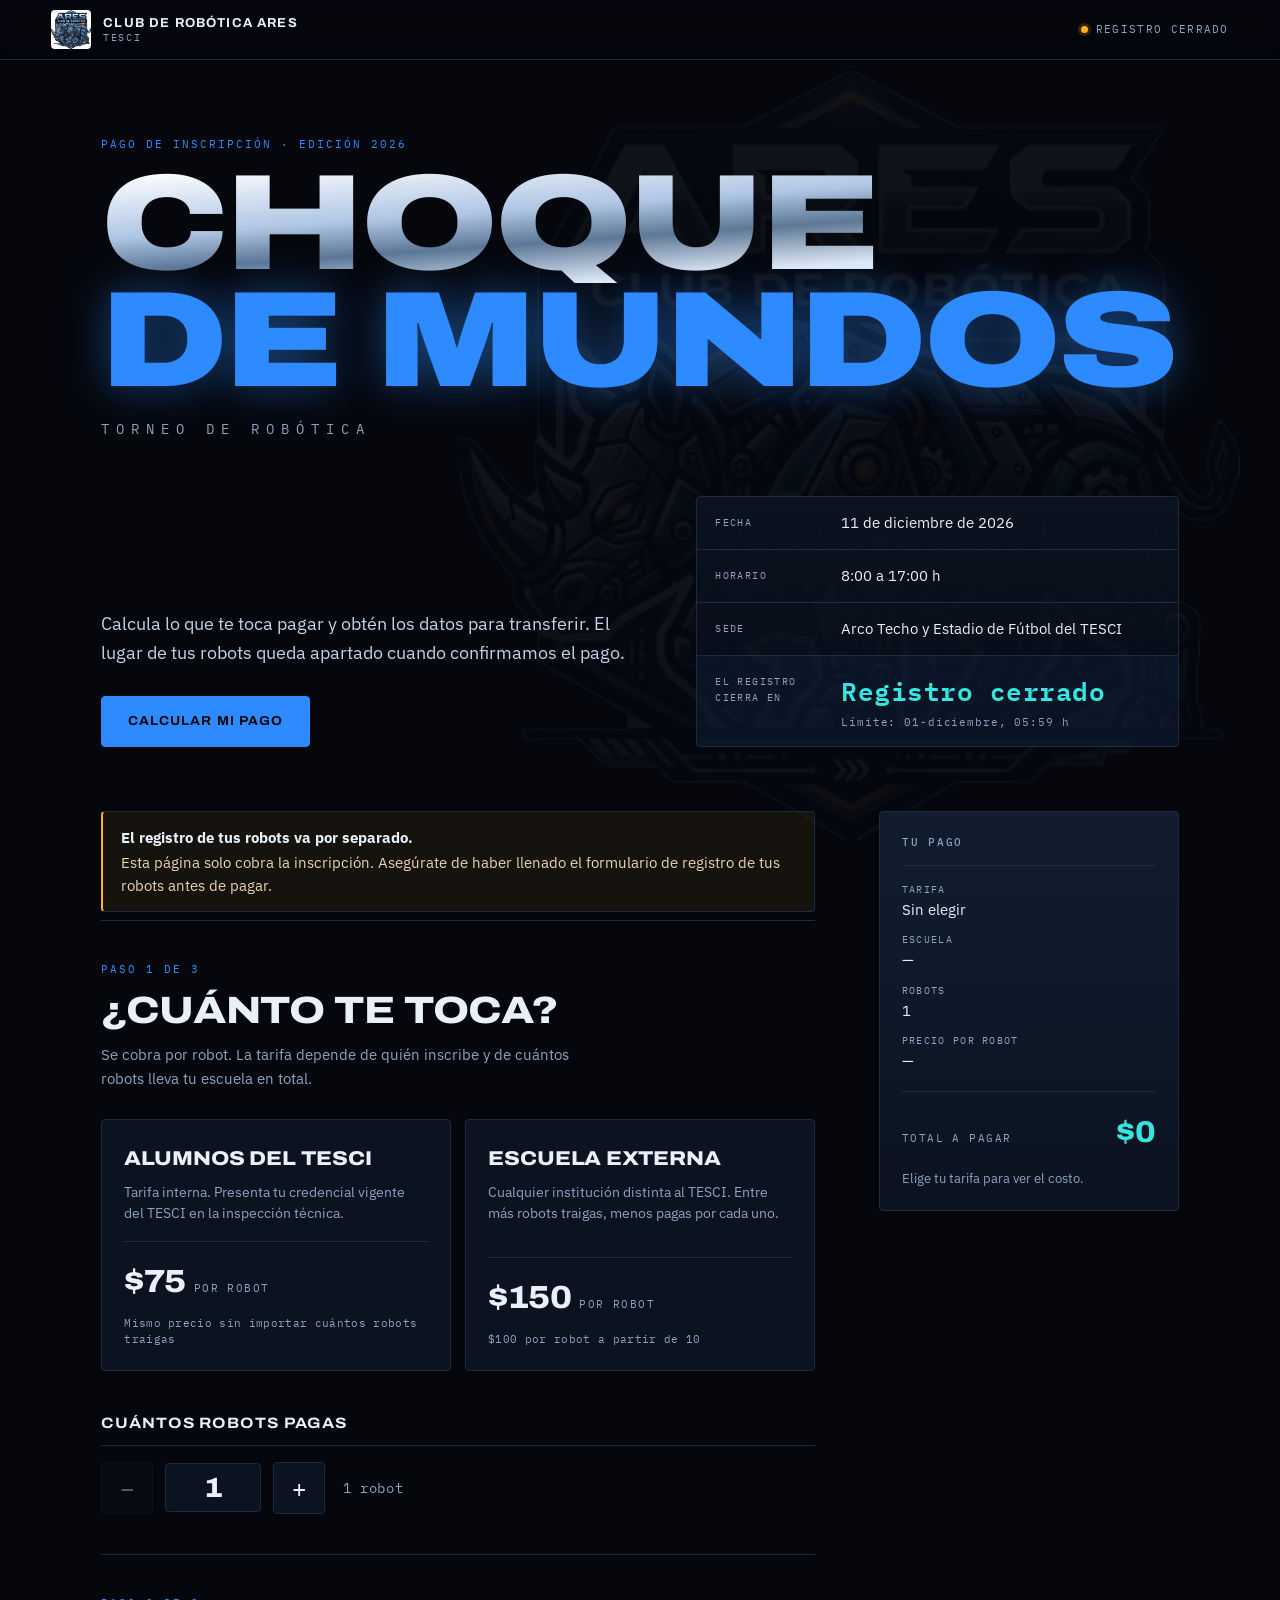
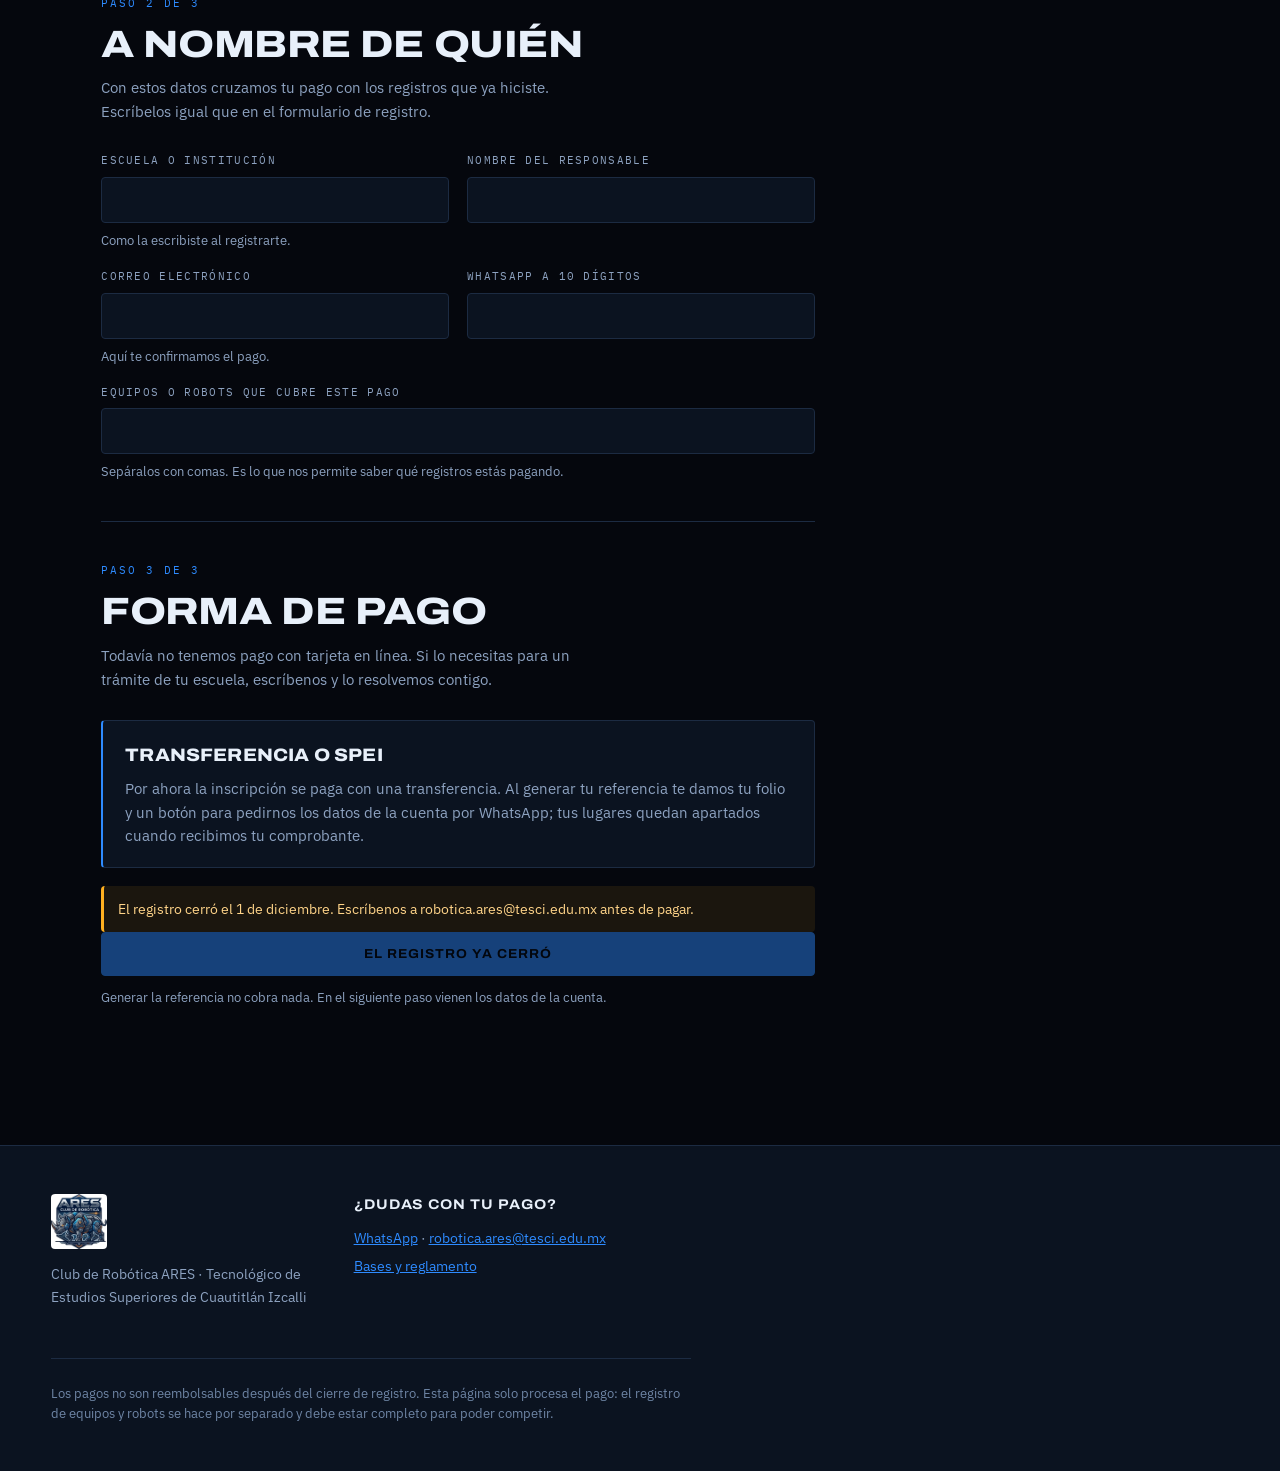
==== index.html @ 235f6c6c "Página de pago del torneo Choque de Mundos Cobro de inscripciones del Club de Robótica ARES (TESCI)." ====
<!DOCTYPE html>
<html lang="es-MX">
<head>
<meta charset="utf-8">
<meta name="viewport" content="width=device-width, initial-scale=1">
<title>Pago de inscripción · Choque de Mundos — Club de Robótica ARES</title>
<meta name="description" content="Paga la inscripción al torneo de robótica Choque de Mundos del Club ARES, TESCI. 11 de diciembre de 2026.">
<meta name="theme-color" content="#05070D">
<link rel="icon" href="img/logo-ares.jpeg">
<link rel="preconnect" href="https://fonts.googleapis.com">
<link rel="preconnect" href="https://fonts.gstatic.com" crossorigin>
<link rel="stylesheet" href="https://fonts.googleapis.com/css2?family=Archivo:wdth,wght@62..125,100..900&family=IBM+Plex+Mono:wght@400;500;600&family=IBM+Plex+Sans:wght@400;500;600&display=swap">
<link rel="stylesheet" href="css/estilos.css">
</head>
<body>

<div class="marca-fondo" aria-hidden="true"></div>

<a class="saltar" href="#pago">Saltar al formulario de pago</a>

<header class="barra">
  <div class="barra__marca">
    <img src="img/logo-ares.jpeg" alt="" width="40" height="40">
    <span class="barra__club">Club de Robótica ARES<em>TESCI</em></span>
  </div>
  <div class="barra__estado" id="barra-estado" hidden>
    <span class="punto" aria-hidden="true"></span>
    <span id="barra-estado-texto">Registro abierto</span>
  </div>
</header>

<main>

  <!-- ░░ PORTADA ░░ -->
  <section class="portada">
    <div class="portada__texto">
      <p class="epigrafe">Pago de inscripción · Edición 2026</p>
      <h1 class="titulo">
        <span class="titulo__l1">Choque</span>
        <span class="titulo__l2">de Mundos</span>
      </h1>
      <p class="portada__pie">Torneo de Robótica</p>
    </div>

    <div class="portada__base">
      <div class="portada__llamado">
        <p class="entrada">
          Calcula lo que te toca pagar y obtén los datos para transferir.
          El lugar de tus robots queda apartado cuando confirmamos el pago.
        </p>
        <a class="boton boton--primario" href="#pago">Calcular mi pago</a>
      </div>

      <dl class="ficha-evento">
        <div class="ficha-evento__fila">
          <dt>Fecha</dt><dd id="dato-fecha"></dd>
        </div>
        <div class="ficha-evento__fila">
          <dt>Horario</dt><dd id="dato-horario"></dd>
        </div>
        <div class="ficha-evento__fila">
          <dt>Sede</dt><dd id="dato-sede"></dd>
        </div>
        <div class="ficha-evento__fila ficha-evento__fila--reloj">
          <dt>El registro cierra en</dt>
          <dd><span class="reloj" id="reloj" role="timer" aria-live="off">—</span>
              <span class="reloj__limite" id="reloj-limite"></span></dd>
        </div>
      </dl>
    </div>
  </section>

  <!-- ░░ PAGO ░░ -->
  <div class="lienzo" id="pago">

    <form class="formulario" id="formulario" novalidate>

      <p class="recordatorio" id="recordatorio-registro">
        <strong>El registro de tus robots va por separado.</strong>
        <span id="recordatorio-texto"></span>
      </p>

      <!-- PASO 1 -->
      <section class="paso" id="paso-monto">
        <header class="paso__encabezado">
          <p class="epigrafe">Paso 1 de 3</p>
          <h2 class="paso__titulo">¿Cuánto te toca?</h2>
          <p class="paso__nota">
            Se cobra por robot. La tarifa depende de quién inscribe y de
            cuántos robots lleva tu escuela en total.
          </p>
        </header>

        <fieldset class="tarifas" id="tarifas">
          <legend class="oculto">Tarifa que te corresponde</legend>
          <!-- Las tarjetas se construyen desde js/config.js -->
        </fieldset>
        <p class="error" id="error-tarifa" hidden></p>

        <h3 class="subtitulo">Cuántos robots pagas</h3>
        <div class="contador">
          <button class="contador__boton" type="button" id="menos" aria-label="Quitar un robot">−</button>
          <input class="contador__campo" id="robots" type="number" inputmode="numeric"
                 min="1" value="1" aria-label="Número de robots que vas a pagar">
          <button class="contador__boton" type="button" id="mas" aria-label="Agregar un robot">+</button>
          <p class="contador__cuenta" id="cuenta"></p>
        </div>

        <p class="pista" id="pista-volumen" hidden></p>
        <p class="error" id="error-robots" hidden></p>
      </section>

      <!-- PASO 2 -->
      <section class="paso" id="paso-quien">
        <header class="paso__encabezado">
          <p class="epigrafe">Paso 2 de 3</p>
          <h2 class="paso__titulo">A nombre de quién</h2>
          <p class="paso__nota">
            Con estos datos cruzamos tu pago con los registros que ya hiciste.
            Escríbelos igual que en el formulario de registro.
          </p>
        </header>

        <div class="campos">
          <p class="campo">
            <label for="institucion">Escuela o institución</label>
            <input id="institucion" name="institucion" type="text" maxlength="80" autocomplete="organization" required>
            <span class="campo__ayuda" id="ayuda-institucion">Como la escribiste al registrarte.</span>
          </p>
          <p class="campo">
            <label for="responsable">Nombre del responsable</label>
            <input id="responsable" name="responsable" type="text" maxlength="60" autocomplete="name" required>
          </p>
          <p class="campo">
            <label for="correo">Correo electrónico</label>
            <input id="correo" name="correo" type="email" autocomplete="email" required>
            <span class="campo__ayuda">Aquí te confirmamos el pago.</span>
          </p>
          <p class="campo">
            <label for="telefono">WhatsApp a 10 dígitos</label>
            <input id="telefono" name="telefono" type="tel" inputmode="numeric" maxlength="10" autocomplete="tel-national" required>
          </p>
        </div>

        <p class="campo campo--ancho">
          <label for="equipos">Equipos o robots que cubre este pago</label>
          <input id="equipos" name="equipos" type="text" maxlength="200" autocomplete="off">
          <span class="campo__ayuda">
            Sepáralos con comas. Es lo que nos permite saber qué registros estás pagando.
          </span>
        </p>
      </section>

      <!-- PASO 3 -->
      <section class="paso" id="paso-forma">
        <header class="paso__encabezado">
          <p class="epigrafe">Paso 3 de 3</p>
          <h2 class="paso__titulo">Forma de pago</h2>
          <p class="paso__nota" id="nota-pago">
            Las dos opciones apartan tus lugares. La pasarela lo confirma al instante;
            la transferencia, cuando recibimos tu comprobante.
          </p>
        </header>

        <fieldset class="metodos" id="metodos">
          <legend class="oculto">Forma de pago</legend>

          <label class="metodo" for="metodo-pasarela">
            <input type="radio" name="metodo" id="metodo-pasarela" value="pasarela" checked>
            <span class="metodo__cuerpo">
              <span class="metodo__nombre">Pagar en línea</span>
              <span class="metodo__detalle" id="metodo-pasarela-detalle"></span>
              <span class="etiqueta etiqueta--viva">Confirmación inmediata</span>
            </span>
          </label>

          <label class="metodo" for="metodo-transferencia">
            <input type="radio" name="metodo" id="metodo-transferencia" value="transferencia">
            <span class="metodo__cuerpo">
              <span class="metodo__nombre">Transferencia o SPEI</span>
              <span class="metodo__detalle" id="metodo-transferencia-detalle"></span>
              <span class="etiqueta">Envías tu comprobante</span>
            </span>
          </label>
        </fieldset>

        <div class="pago-unico" id="pago-unico" hidden>
          <h3 class="pago-unico__titulo">Transferencia o SPEI</h3>
          <p class="pago-unico__texto" id="pago-unico-texto"></p>
        </div>

        <p class="aviso" id="aviso-metodo" hidden></p>
        <p class="error" id="error-formulario" hidden></p>

        <button class="boton boton--primario boton--ancho" type="submit" id="enviar">
          Generar mi referencia de pago
        </button>
        <p class="letra-chica">
          Generar la referencia no cobra nada. En el siguiente paso vienen los datos de la cuenta.
        </p>
      </section>
    </form>

    <!-- RESUMEN -->
    <aside class="resumen" id="resumen" aria-label="Resumen de tu pago">
      <h2 class="resumen__titulo">Tu pago</h2>
      <dl class="resumen__lista">
        <div class="resumen__fila"><dt>Tarifa</dt><dd id="r-tarifa">Sin elegir</dd></div>
        <div class="resumen__fila"><dt>Escuela</dt><dd id="r-escuela">—</dd></div>
        <div class="resumen__fila"><dt>Robots</dt><dd id="r-robots">1</dd></div>
        <div class="resumen__fila"><dt>Precio por robot</dt><dd id="r-unitario">—</dd></div>
      </dl>
      <p class="resumen__total">
        <span>Total a pagar</span>
        <strong id="r-total">$0</strong>
      </p>
      <p class="resumen__nota" id="r-nota">Elige tu tarifa para ver el costo.</p>
    </aside>
  </div>

  <!-- ░░ FICHA DE PAGO ░░ -->
  <section class="ficha" id="ficha" hidden tabindex="-1">
    <header class="ficha__encabezado">
      <p class="epigrafe">Referencia generada</p>
      <h2 class="ficha__titulo">Folio <span id="f-folio"></span></h2>
      <p class="ficha__nota" id="f-intro"></p>
      <p class="aviso" id="ficha__encabezado-estado" hidden>
        Folio provisional: no quedó registrado en el sistema. Mándanos tu
        comprobante por WhatsApp para que podamos confirmarte.
      </p>
    </header>

    <dl class="ficha__datos" id="f-datos"></dl>

    <!-- Ruta: pasarela -->
    <div class="ruta" id="ruta-pasarela" hidden>
      <h3 class="ruta__titulo">Paga en línea</h3>
      <p class="ruta__texto" id="ruta-pasarela-texto"></p>
      <a class="boton boton--primario boton--ancho" id="boton-pasarela" href="#" target="_blank" rel="noopener">
        Ir a la pasarela de pago
      </a>
      <p class="aviso" id="aviso-sin-liga" hidden>
        Tu total todavía no tiene liga de pago en línea.
        Usa la transferencia de abajo o escríbenos y te la mandamos.
      </p>
      <ol class="instrucciones" id="instrucciones-pasarela">
        <li>La liga ya trae tu monto exacto: <strong id="pasarela-total"></strong>. No tienes que escribir nada.</li>
        <li>Paga con tarjeta, SPEI o en efectivo en OXXO.</li>
        <li>Mándanos el comprobante con tu folio <strong id="pasarela-folio"></strong> por WhatsApp. Sin eso no podemos saber qué pago es tuyo.</li>
        <li>Te confirmamos dentro de las siguientes 24 horas.</li>
      </ol>
    </div>

    <!-- Ruta: transferencia -->
    <div class="ruta" id="ruta-transferencia" hidden>
      <h3 class="ruta__titulo" id="transferencia-titulo">Transfiere a esta cuenta</h3>

      <div class="pedir-datos" id="pedir-datos" hidden>
        <p class="pedir-datos__texto">
          Por seguridad no publicamos la cuenta en esta página. Pídenosla por
          WhatsApp con el botón de abajo: tu folio y tu monto ya van en el
          mensaje, y te contestamos con los datos para transferir.
        </p>
        <a class="boton boton--primario" id="pedir-datos-boton" href="#" target="_blank" rel="noopener">
          Pedir los datos por WhatsApp
        </a>
      </div>

      <dl class="banco" id="banco"></dl>
      <ol class="instrucciones">
        <li>Transfiere el monto exacto: <strong id="transferencia-monto"></strong>.</li>
        <li>Usa <strong id="transferencia-folio"></strong> como concepto o referencia.</li>
        <li>Envíanos el comprobante por WhatsApp o correo. Tienes <strong id="transferencia-plazo"></strong> antes de que los lugares se liberen.</li>
      </ol>
    </div>

    <div class="ficha__acciones">
      <a class="boton boton--primario" id="enviar-whatsapp" href="#" target="_blank" rel="noopener">Enviar comprobante por WhatsApp</a>
      <a class="boton boton--fantasma" id="enviar-correo" href="#">Enviarlo por correo</a>
      <button class="boton boton--fantasma" type="button" id="descargar-ficha">Descargar ficha</button>
      <button class="boton boton--texto" type="button" id="volver">Corregir mis datos</button>
    </div>
  </section>

</main>

<footer class="pie">
  <div class="pie__bloque">
    <img src="img/logo-ares.jpeg" alt="Club de Robótica ARES" width="56" height="56">
    <p id="pie-institucion"></p>
  </div>
  <div class="pie__bloque">
    <h2 class="pie__titulo">¿Dudas con tu pago?</h2>
    <p><a id="pie-whatsapp" href="#">WhatsApp</a> · <a id="pie-correo" href="#">Correo</a></p>
    <p><a id="pie-reglamento" href="#" target="_blank" rel="noopener">Bases y reglamento</a></p>
  </div>
  <p class="pie__legal">
    Los pagos no son reembolsables después del cierre de registro.
    Esta página solo procesa el pago: el registro de equipos y robots se hace
    por separado y debe estar completo para poder competir.
  </p>
</footer>

<script src="js/config.js"></script>
<script src="js/app.js"></script>
</body>
</html>
---- css/estilos.css ----
/* ============================================================
   Choque de Mundos — hoja de estilos
   Paleta tomada de la convocatoria: azul de arco eléctrico y
   cian de LED sobre el negro mate del tapete de la arena.
   ============================================================ */

:root {
  /* color */
  --negro:        #05070D;
  --panel:        #0B1320;
  --panel-alto:   #111D2F;
  --linea:        #1C2B42;
  --linea-viva:   #294A70;
  --azul:         #2E8BFF;
  --azul-hondo:   #0A3570;
  --cian:         #35E6E0;
  --ambar:        #FFB020;
  --niebla:       #8DA2C0;
  --hueso:        #E8F0FA;

  /* tipografía */
  --display: 'Archivo', 'Arial Narrow', system-ui, sans-serif;
  --cuerpo:  'IBM Plex Sans', system-ui, -apple-system, sans-serif;
  --mono:    'IBM Plex Mono', 'SFMono-Regular', Consolas, monospace;

  /* métrica */
  --ancho:   1180px;
  --radio:   4px;
  --borde:   1px solid var(--linea);
}

* { box-sizing: border-box; }

/* algunos bloques declaran display:flex; el atributo hidden debe ganar */
[hidden] { display: none !important; }

html { scroll-behavior: smooth; }

body {
  margin: 0;
  background: var(--negro);
  color: var(--hueso);
  font-family: var(--cuerpo);
  font-size: 16px;
  line-height: 1.6;
  -webkit-font-smoothing: antialiased;
}

img { max-width: 100%; height: auto; display: block; }

a { color: var(--azul); }
a:hover { color: var(--cian); }

:focus-visible {
  outline: 2px solid var(--cian);
  outline-offset: 3px;
}

.oculto {
  position: absolute; width: 1px; height: 1px;
  padding: 0; margin: -1px; overflow: hidden;
  clip-path: inset(50%); white-space: nowrap;
}

.saltar {
  position: absolute; left: -9999px; top: 8px;
  background: var(--azul); color: #fff;
  padding: 10px 16px; z-index: 100; border-radius: var(--radio);
}
.saltar:focus { left: 8px; }

/* ── tipografía base ───────────────────────────────────────── */

.epigrafe {
  font-family: var(--mono);
  font-size: 11px;
  letter-spacing: .18em;
  text-transform: uppercase;
  color: var(--azul);
  margin: 0 0 12px;
}

.subtitulo {
  font-family: var(--display);
  font-variation-settings: 'wdth' 112, 'wght' 700;
  font-size: 15px;
  letter-spacing: .06em;
  text-transform: uppercase;
  color: var(--hueso);
  margin: 40px 0 16px;
  padding-bottom: 10px;
  border-bottom: var(--borde);
  display: flex;
  justify-content: space-between;
  align-items: baseline;
  gap: 12px;
}

.subtitulo__conteo {
  font-family: var(--mono);
  font-size: 11px;
  font-weight: 400;
  letter-spacing: .08em;
  color: var(--niebla);
  text-transform: none;
}

.letra-chica {
  font-size: 13px;
  color: var(--niebla);
  margin: 12px 0 0;
}

/* ── marca de agua: el escudo del club detrás de la página ─── */

.marca-fondo {
  position: fixed;
  inset: 0;
  z-index: -1;
  pointer-events: none;
  background: url('../img/marca-ares.png') no-repeat 92% 54%;
  background-size: min(780px, 72vw) auto;
  opacity: .055;
}

/* ── barra superior ────────────────────────────────────────── */

.barra {
  position: sticky; top: 0; z-index: 40;
  display: flex; align-items: center; justify-content: space-between;
  gap: 16px;
  padding: 10px max(20px, 4vw);
  background: rgba(5, 7, 13, .85);
  backdrop-filter: blur(10px);
  border-bottom: var(--borde);
}

.barra__marca { display: flex; align-items: center; gap: 12px; }
.barra__marca img { border-radius: var(--radio); }

.barra__club {
  font-family: var(--display);
  font-variation-settings: 'wdth' 100, 'wght' 700;
  font-size: 13px;
  letter-spacing: .09em;
  text-transform: uppercase;
  line-height: 1.25;
  display: flex; flex-direction: column;
}
.barra__club em {
  font-family: var(--mono);
  font-style: normal;
  font-size: 10px;
  letter-spacing: .16em;
  color: var(--niebla);
}

.barra__estado {
  display: flex; align-items: center; gap: 8px;
  font-family: var(--mono);
  font-size: 11px;
  letter-spacing: .12em;
  text-transform: uppercase;
  color: var(--niebla);
}
.punto {
  width: 7px; height: 7px; border-radius: 50%;
  background: var(--cian);
  box-shadow: 0 0 0 3px rgba(53, 230, 224, .18);
}
.barra__estado--cerrado .punto { background: var(--ambar); box-shadow: 0 0 0 3px rgba(255, 176, 32, .18); }

/* ── portada ───────────────────────────────────────────────── */

.portada {
  position: relative;
  max-width: var(--ancho);
  margin: 0 auto;
  padding: clamp(40px, 6.5vw, 76px) max(20px, 4vw) clamp(36px, 5vw, 64px);
}

.portada__base {
  position: relative;
  margin-top: clamp(32px, 5vw, 56px);
  display: grid;
  grid-template-columns: minmax(0, 1.1fr) minmax(0, 1fr);
  gap: clamp(28px, 5vw, 64px);
  align-items: end;
}

.portada__texto { position: relative; }

.titulo {
  font-family: var(--display);
  margin: 0;
  line-height: .86;
  text-transform: uppercase;
  display: flex; flex-direction: column;
}
.titulo__l1 {
  font-variation-settings: 'wdth' 125, 'wght' 900;
  font-size: clamp(42px, 11.8vw, 136px);
  letter-spacing: -.02em;
  background: linear-gradient(176deg, #FFFFFF 4%, #AFC6E4 38%, #5D7795 56%, #E4EDF8 78%);
  -webkit-background-clip: text;
  background-clip: text;
  color: transparent;
}
.titulo__l2 {
  font-variation-settings: 'wdth' 125, 'wght' 900;
  font-size: clamp(42px, 11.8vw, 136px);
  letter-spacing: -.02em;
  color: var(--azul);
  text-shadow: 0 0 44px rgba(46, 139, 255, .45);
}

.portada__pie {
  font-family: var(--mono);
  font-size: clamp(11px, 1.6vw, 14px);
  letter-spacing: .5em;
  text-transform: uppercase;
  color: var(--niebla);
  margin: 18px 0 0;
}

.entrada {
  max-width: 48ch;
  font-size: clamp(16px, 1.5vw, 18px);
  color: #C3D2E6;
  margin: 0 0 28px;
}

/* ficha del evento: se lee como una hoja de especificaciones */
.ficha-evento {
  position: relative;
  margin: 0;
  border: var(--borde);
  border-radius: var(--radio);
  background: linear-gradient(180deg, var(--panel), rgba(11, 19, 32, .4));
}
.ficha-evento__fila {
  display: grid;
  grid-template-columns: 112px minmax(0, 1fr);
  gap: 14px;
  padding: 14px 18px;
  border-bottom: var(--borde);
}
.ficha-evento__fila:last-child { border-bottom: 0; }
.ficha-evento dt {
  font-family: var(--mono);
  font-size: 10px;
  letter-spacing: .14em;
  text-transform: uppercase;
  color: var(--niebla);
  padding-top: 4px;
}
.ficha-evento dd { margin: 0; font-size: 15px; }

.ficha-evento__fila--reloj { background: rgba(46, 139, 255, .06); }
.reloj {
  display: block;
  font-family: var(--mono);
  font-variant-numeric: tabular-nums;
  font-size: clamp(18px, 2.4vw, 26px);
  font-weight: 600;
  letter-spacing: .02em;
  color: var(--cian);
}
.reloj__limite {
  display: block;
  font-family: var(--mono);
  font-size: 11px;
  letter-spacing: .08em;
  color: var(--niebla);
  margin-top: 2px;
}

/* ── botones ───────────────────────────────────────────────── */

.boton {
  display: inline-flex; align-items: center; justify-content: center;
  gap: 8px;
  font-family: var(--display);
  font-variation-settings: 'wdth' 105, 'wght' 700;
  font-size: 13px;
  letter-spacing: .08em;
  text-transform: uppercase;
  text-decoration: none;
  padding: 14px 26px;
  border-radius: var(--radio);
  border: 1px solid transparent;
  cursor: pointer;
  transition: background-color .18s, border-color .18s, color .18s, transform .18s;
}
.boton:active { transform: translateY(1px); }

.boton--primario {
  background: var(--azul);
  color: #02080F;
  border-color: var(--azul);
}
.boton--primario:hover { background: var(--cian); border-color: var(--cian); color: #02080F; }

.boton--fantasma {
  background: transparent;
  color: var(--hueso);
  border-color: var(--linea);
}
.boton--fantasma:hover { border-color: var(--azul); color: var(--azul); background: rgba(46, 139, 255, .07); }

.boton--texto {
  background: none; border: 0; color: var(--niebla);
  padding: 14px 8px; text-decoration: underline; text-underline-offset: 4px;
}
.boton--texto:hover { color: var(--hueso); }

.boton--ancho { width: 100%; }

.boton[aria-disabled="true"], .boton:disabled {
  opacity: .45; pointer-events: none;
}

/* ── lienzo: formulario + resumen ──────────────────────────── */

.lienzo {
  max-width: var(--ancho);
  margin: 0 auto;
  padding: 0 max(20px, 4vw) 96px;
  display: grid;
  grid-template-columns: minmax(0, 1fr) 300px;
  gap: clamp(32px, 5vw, 64px);
  align-items: start;
}

.paso { padding: 40px 0; border-top: var(--borde); }
.paso:first-child { border-top: 0; padding-top: 16px; }

.paso__encabezado { margin-bottom: 28px; }
.paso__titulo {
  font-family: var(--display);
  font-variation-settings: 'wdth' 118, 'wght' 800;
  font-size: clamp(26px, 3.4vw, 38px);
  line-height: 1.05;
  letter-spacing: -.01em;
  text-transform: uppercase;
  margin: 0 0 12px;
}
.paso__nota { max-width: 56ch; color: var(--niebla); margin: 0; font-size: 15px; }

/* ── tarifas (paso 1) ──────────────────────────────────────── */

.tarifas {
  border: 0; margin: 0; padding: 0;
  display: grid;
  grid-template-columns: repeat(auto-fit, minmax(260px, 1fr));
  gap: 14px;
}

.tarifa { position: relative; display: block; cursor: pointer; }
.tarifa input { position: absolute; opacity: 0; width: 1px; height: 1px; }

.tarifa__cuerpo {
  display: flex; flex-direction: column; gap: 8px; height: 100%;
  padding: 22px;
  border: var(--borde); border-radius: var(--radio);
  background: var(--panel);
  transition: border-color .2s, background-color .2s, transform .2s;
}
.tarifa:hover .tarifa__cuerpo { border-color: var(--linea-viva); transform: translateY(-2px); }
.tarifa input:focus-visible + .tarifa__cuerpo { outline: 2px solid var(--cian); outline-offset: 3px; }
.tarifa input:checked + .tarifa__cuerpo {
  border-color: var(--azul);
  background: linear-gradient(180deg, rgba(46, 139, 255, .14), var(--panel) 68%);
}

.tarifa__nombre {
  font-family: var(--display);
  font-variation-settings: 'wdth' 114, 'wght' 800;
  font-size: 20px; text-transform: uppercase; letter-spacing: -.005em;
}
.tarifa__detalle { font-size: 13.5px; color: var(--niebla); flex: 1; }

.tarifa__precio {
  display: flex; align-items: baseline; gap: 8px;
  margin-top: 8px; padding-top: 14px;
  border-top: var(--borde);
}
.tarifa__precio strong {
  font-family: var(--display);
  font-variation-settings: 'wdth' 110, 'wght' 800;
  font-size: 32px; letter-spacing: -.015em;
  color: var(--hueso);
}
.tarifa input:checked + .tarifa__cuerpo .tarifa__precio strong { color: var(--cian); }
.tarifa__precio span {
  font-family: var(--mono); font-size: 11px;
  letter-spacing: .13em; text-transform: uppercase; color: var(--niebla);
}
.tarifa__escalon {
  font-family: var(--mono); font-size: 11px;
  line-height: 1.5; letter-spacing: .03em; color: var(--niebla);
}

/* ── campos ────────────────────────────────────────────────── */

.campos {
  display: grid;
  grid-template-columns: repeat(auto-fit, minmax(240px, 1fr));
  gap: 18px;
}

.campo { margin: 0; display: flex; flex-direction: column; gap: 7px; }

.campo label {
  font-family: var(--mono);
  font-size: 11px;
  letter-spacing: .12em;
  text-transform: uppercase;
  color: var(--niebla);
}
.campo__opcional { text-transform: none; letter-spacing: 0; opacity: .7; }

.campo input[type="text"],
.campo input[type="email"],
.campo input[type="tel"],
.campo select {
  font-family: var(--cuerpo);
  font-size: 16px;
  color: var(--hueso);
  background: var(--panel);
  border: var(--borde);
  border-radius: var(--radio);
  padding: 12px 14px;
  width: 100%;
  transition: border-color .18s, background-color .18s;
}
.campo input:hover { border-color: var(--linea-viva); }
.campo input:focus {
  outline: none;
  border-color: var(--azul);
  background: var(--panel-alto);
  box-shadow: 0 0 0 3px rgba(46, 139, 255, .16);
}
.campo input[aria-invalid="true"] { border-color: var(--ambar); }

.campo__ayuda { font-size: 12.5px; color: var(--niebla); }

.campo--ancho { margin-top: 18px; }

.campo--casilla {
  flex-direction: row; align-items: flex-start; gap: 12px;
  margin-top: 28px; font-size: 15px;
}
.campo--casilla input { width: 18px; height: 18px; margin-top: 3px; accent-color: var(--azul); flex: none; }
.campo--casilla label {
  font-family: var(--cuerpo);
  font-size: 15px; letter-spacing: 0; text-transform: none;
  color: #C3D2E6; line-height: 1.5;
}

/* ── recordatorio: aquí solo se paga ───────────────────────── */

.recordatorio {
  margin: 0 0 8px;
  padding: 14px 18px;
  border: var(--borde);
  border-left: 2px solid var(--ambar);
  border-radius: var(--radio);
  background: rgba(255, 176, 32, .07);
  font-size: 14.5px;
  color: #E8D5B0;
}
.recordatorio strong { display: block; color: var(--hueso); margin-bottom: 2px; }
.recordatorio a { color: var(--ambar); }
.recordatorio a:hover { color: var(--hueso); }

/* ── contador de robots ────────────────────────────────────── */

.contador {
  display: flex; align-items: center; flex-wrap: wrap; gap: 12px;
}

.contador__boton {
  width: 52px; height: 52px; flex: none;
  font-family: var(--mono); font-size: 24px; line-height: 1;
  color: var(--hueso);
  background: var(--panel);
  border: var(--borde); border-radius: var(--radio);
  cursor: pointer;
  transition: border-color .18s, color .18s, background-color .18s;
}
.contador__boton:hover:not(:disabled) {
  border-color: var(--azul); color: var(--azul); background: rgba(46, 139, 255, .08);
}
.contador__boton:disabled { opacity: .35; cursor: not-allowed; }

.contador__campo {
  width: 96px; flex: none;
  font-family: var(--display);
  font-variation-settings: 'wdth' 110, 'wght' 800;
  font-size: 28px; text-align: center;
  font-variant-numeric: tabular-nums;
  color: var(--hueso);
  background: var(--panel);
  border: var(--borde); border-radius: var(--radio);
  padding: 8px 4px;
  -moz-appearance: textfield;
}
.contador__campo::-webkit-outer-spin-button,
.contador__campo::-webkit-inner-spin-button { -webkit-appearance: none; margin: 0; }
.contador__campo:focus {
  outline: none; border-color: var(--azul);
  box-shadow: 0 0 0 3px rgba(46, 139, 255, .16);
}

.contador__cuenta {
  margin: 0 0 0 6px;
  font-family: var(--mono); font-size: 14px;
  letter-spacing: .04em; color: var(--niebla);
}

/* ── métodos de pago ───────────────────────────────────────── */

.metodos {
  border: 0; margin: 0; padding: 0;
  display: grid; grid-template-columns: repeat(auto-fit, minmax(250px, 1fr)); gap: 14px;
}

.metodo { position: relative; display: block; cursor: pointer; }
.metodo input { position: absolute; opacity: 0; width: 1px; height: 1px; }

.metodo__cuerpo {
  display: flex; flex-direction: column; gap: 6px; height: 100%;
  padding: 20px;
  border: var(--borde); border-radius: var(--radio);
  background: var(--panel);
  transition: border-color .2s, background-color .2s;
}
.metodo input:focus-visible + .metodo__cuerpo { outline: 2px solid var(--cian); outline-offset: 3px; }
.metodo input:checked + .metodo__cuerpo {
  border-color: var(--azul);
  background: linear-gradient(180deg, rgba(46, 139, 255, .12), var(--panel) 70%);
}

.metodo__nombre {
  font-family: var(--display);
  font-variation-settings: 'wdth' 112, 'wght' 800;
  font-size: 17px; text-transform: uppercase; letter-spacing: .01em;
}
.metodo__detalle { font-size: 13.5px; color: var(--niebla); }

.etiqueta {
  align-self: flex-start;
  margin-top: 6px;
  font-family: var(--mono);
  font-size: 10px; letter-spacing: .13em; text-transform: uppercase;
  color: var(--niebla);
  border: var(--borde); border-radius: 2px;
  padding: 3px 8px;
}
.etiqueta--viva { color: var(--cian); border-color: rgba(53, 230, 224, .45); }

/* ── pago único (pasarela apagada) ─────────────────────────── */

.pago-unico {
  border: var(--borde);
  border-left: 2px solid var(--azul);
  border-radius: var(--radio);
  background: var(--panel);
  padding: 20px 22px;
}
.pago-unico__titulo {
  font-family: var(--display);
  font-variation-settings: 'wdth' 112, 'wght' 800;
  font-size: 18px; text-transform: uppercase; letter-spacing: .01em;
  margin: 0 0 8px;
}
.pago-unico__texto { margin: 0; font-size: 14.5px; color: var(--niebla); }

/* ── resumen pegajoso ──────────────────────────────────────── */

.resumen {
  position: sticky; top: 86px;
  border: var(--borde); border-radius: var(--radio);
  background: linear-gradient(180deg, var(--panel-alto), var(--panel));
  padding: 22px;
}

.resumen__titulo {
  font-family: var(--mono);
  font-size: 11px; font-weight: 500;
  letter-spacing: .16em; text-transform: uppercase;
  color: var(--niebla);
  margin: 0 0 16px; padding-bottom: 14px;
  border-bottom: var(--borde);
}

.resumen__lista { margin: 0; display: grid; gap: 12px; }
.resumen__fila { display: grid; gap: 2px; }
.resumen__fila dt {
  font-family: var(--mono); font-size: 10px;
  letter-spacing: .13em; text-transform: uppercase; color: var(--niebla);
}
.resumen__fila dd { margin: 0; font-size: 15px; line-height: 1.35; }

.resumen__total {
  display: flex; align-items: baseline; justify-content: space-between;
  gap: 10px; margin: 20px 0 0; padding-top: 16px;
  border-top: var(--borde);
  font-family: var(--mono); font-size: 11px;
  letter-spacing: .13em; text-transform: uppercase; color: var(--niebla);
}
.resumen__total strong {
  font-family: var(--display);
  font-variation-settings: 'wdth' 110, 'wght' 800;
  font-size: 30px; letter-spacing: -.01em;
  color: var(--cian);
}
.resumen__nota { font-size: 12.5px; color: var(--niebla); margin: 12px 0 0; }

/* ── errores y avisos ──────────────────────────────────────── */

.pista {
  margin: 20px 0 0; padding: 12px 14px;
  border-radius: var(--radio);
  font-size: 14px;
  border-left: 3px solid var(--azul);
  background: rgba(46, 139, 255, .09);
  color: #BBD6FF;
}
.pista--lograda {
  border-left-color: var(--cian);
  background: rgba(53, 230, 224, .09);
  color: #A7F0ED;
}

.error, .aviso {
  margin: 18px 0 0; padding: 12px 14px;
  border-radius: var(--radio);
  font-size: 14px;
  border-left: 3px solid var(--ambar);
  background: rgba(255, 176, 32, .09);
  color: #FFD489;
}

/* ── ficha de pago ─────────────────────────────────────────── */

.ficha {
  max-width: 760px;
  margin: 0 auto;
  padding: 0 max(20px, 4vw) 96px;
}
.ficha:focus { outline: none; }

.ficha__encabezado { padding-bottom: 24px; border-bottom: var(--borde); margin-bottom: 28px; }
.ficha__titulo {
  font-family: var(--display);
  font-variation-settings: 'wdth' 116, 'wght' 800;
  font-size: clamp(26px, 4vw, 40px);
  text-transform: uppercase; margin: 0 0 12px;
}
.ficha__titulo span { font-family: var(--mono); color: var(--cian); letter-spacing: .01em; }
.ficha__nota { color: var(--niebla); margin: 0; max-width: 58ch; }

.ficha__datos, .banco {
  margin: 0 0 28px;
  border: var(--borde); border-radius: var(--radio);
  background: var(--panel);
  overflow: hidden;
}
.ficha__datos .fila, .banco .fila {
  display: grid; grid-template-columns: 160px minmax(0, 1fr) auto;
  gap: 14px; align-items: center;
  padding: 13px 18px; border-bottom: var(--borde);
}
.ficha__datos .fila:last-child, .banco .fila:last-child { border-bottom: 0; }
.ficha__datos dt, .banco dt {
  font-family: var(--mono); font-size: 10px;
  letter-spacing: .14em; text-transform: uppercase; color: var(--niebla);
}
.ficha__datos dd, .banco dd { margin: 0; font-size: 15px; word-break: break-word; }
.banco dd { font-family: var(--mono); font-size: 16px; letter-spacing: .04em; }

.copiar {
  font-family: var(--mono); font-size: 10px;
  letter-spacing: .12em; text-transform: uppercase;
  color: var(--azul); background: transparent;
  border: var(--borde); border-radius: 2px;
  padding: 6px 10px; cursor: pointer; white-space: nowrap;
}
.copiar:hover { border-color: var(--azul); background: rgba(46, 139, 255, .1); }
.copiar[data-listo="si"] { color: var(--cian); border-color: var(--cian); }

.ruta { margin-bottom: 36px; }
.ruta__titulo {
  font-family: var(--display);
  font-variation-settings: 'wdth' 112, 'wght' 800;
  font-size: 20px; text-transform: uppercase; margin: 0 0 10px;
}
.ruta__texto { color: var(--niebla); margin: 0 0 18px; }

.instrucciones {
  margin: 22px 0 0; padding-left: 22px;
  display: grid; gap: 10px;
  font-size: 15px; color: #C3D2E6;
}
.instrucciones::marker, .instrucciones li::marker {
  font-family: var(--mono); color: var(--azul);
}
.instrucciones strong { font-family: var(--mono); color: var(--hueso); }

.ficha__acciones {
  display: flex; flex-wrap: wrap; gap: 12px;
  padding-top: 28px; border-top: var(--borde);
}

/* ── pedir los datos bancarios (sin HTTPS no se publican) ──── */

.pedir-datos {
  border: var(--borde);
  border-left: 2px solid var(--cian);
  border-radius: var(--radio);
  background: var(--panel);
  padding: 20px 22px;
  margin-bottom: 8px;
}
.pedir-datos__texto { margin: 0 0 16px; font-size: 14.5px; color: #C3D2E6; }

/* ── pie ───────────────────────────────────────────────────── */

.pie {
  border-top: var(--borde);
  background: var(--panel);
  padding: 48px max(20px, 4vw);
  display: grid;
  grid-template-columns: repeat(auto-fit, minmax(240px, 1fr));
  gap: 32px;
  max-width: none;
}
.pie__bloque p { margin: 6px 0; color: var(--niebla); font-size: 14px; }
.pie__bloque img { border-radius: var(--radio); margin-bottom: 14px; }
.pie__titulo {
  font-family: var(--display);
  font-variation-settings: 'wdth' 110, 'wght' 700;
  font-size: 14px; letter-spacing: .07em; text-transform: uppercase;
  margin: 0 0 10px;
}
.pie__legal {
  grid-column: 1 / -1;
  margin: 12px 0 0; padding-top: 24px;
  border-top: var(--borde);
  font-size: 12.5px; color: #6F86A6; max-width: 80ch;
}

/* ── responsivo ────────────────────────────────────────────── */

@media (max-width: 960px) {
  /* más abajo, para que el escudo no se encime con el título */
  .marca-fondo {
    background-position: center 72%;
    background-size: min(560px, 110vw) auto;
    opacity: .05;
  }
  .portada__base { grid-template-columns: 1fr; align-items: start; }
  .categorias-mini { grid-template-columns: repeat(3, minmax(0, 1fr)); }
  .lienzo { grid-template-columns: 1fr; padding-bottom: 140px; }

  .resumen {
    position: fixed; top: auto; bottom: 0; left: 0; right: 0;
    z-index: 35; border-radius: 0;
    border: 0; border-top: 1px solid var(--azul);
    background: rgba(11, 19, 32, .96);
    backdrop-filter: blur(10px);
    padding: 12px max(20px, 4vw);
    display: flex; align-items: center; justify-content: space-between; gap: 16px;
  }
  .resumen__titulo, .resumen__lista, .resumen__nota { display: none; }
  .resumen__total { margin: 0; padding: 0; border: 0; width: 100%; }
  .resumen__total strong { font-size: 24px; }
}

@media (max-width: 620px) {
  /* el reloj grande de la portada ya da el estado; la barra se queda con la marca */
  .barra__estado { display: none; }
  .ficha-evento__fila { grid-template-columns: 92px minmax(0, 1fr); }
}

@media (max-width: 560px) {
  .titulo__l1, .titulo__l2 { font-variation-settings: 'wdth' 100, 'wght' 900; }
  .robot { padding: 16px; }
  .categorias-mini { grid-template-columns: repeat(2, minmax(0, 1fr)); }
  .lista-robots__fila { grid-template-columns: 1fr; gap: 4px; }
  .integrante { grid-template-columns: 24px minmax(0, 1fr) 36px; }
  .integrante input:nth-of-type(2) { grid-column: 2 / 3; }
  .ficha__datos .fila, .banco .fila { grid-template-columns: 1fr; gap: 6px; }
  .ficha__acciones .boton { width: 100%; }
}

@media (prefers-reduced-motion: reduce) {
  html { scroll-behavior: auto; }
  *, *::before, *::after {
    animation-duration: .01ms !important;
    transition-duration: .01ms !important;
  }
}

/* ── impresión: la ficha de pago se imprime sola ───────────── */

@media print {
  body { background: #fff; color: #000; }
  .barra, .portada, .lienzo, .pie, .ficha__acciones, .saltar { display: none !important; }
  .ficha { max-width: none; padding: 0; }
  .ficha__titulo span, .reloj { color: #000; }
  .ficha__datos, .banco { border: 1px solid #999; background: #fff; }
  .ficha__datos dd, .banco dd, .instrucciones { color: #000; }
  .copiar { display: none; }
}
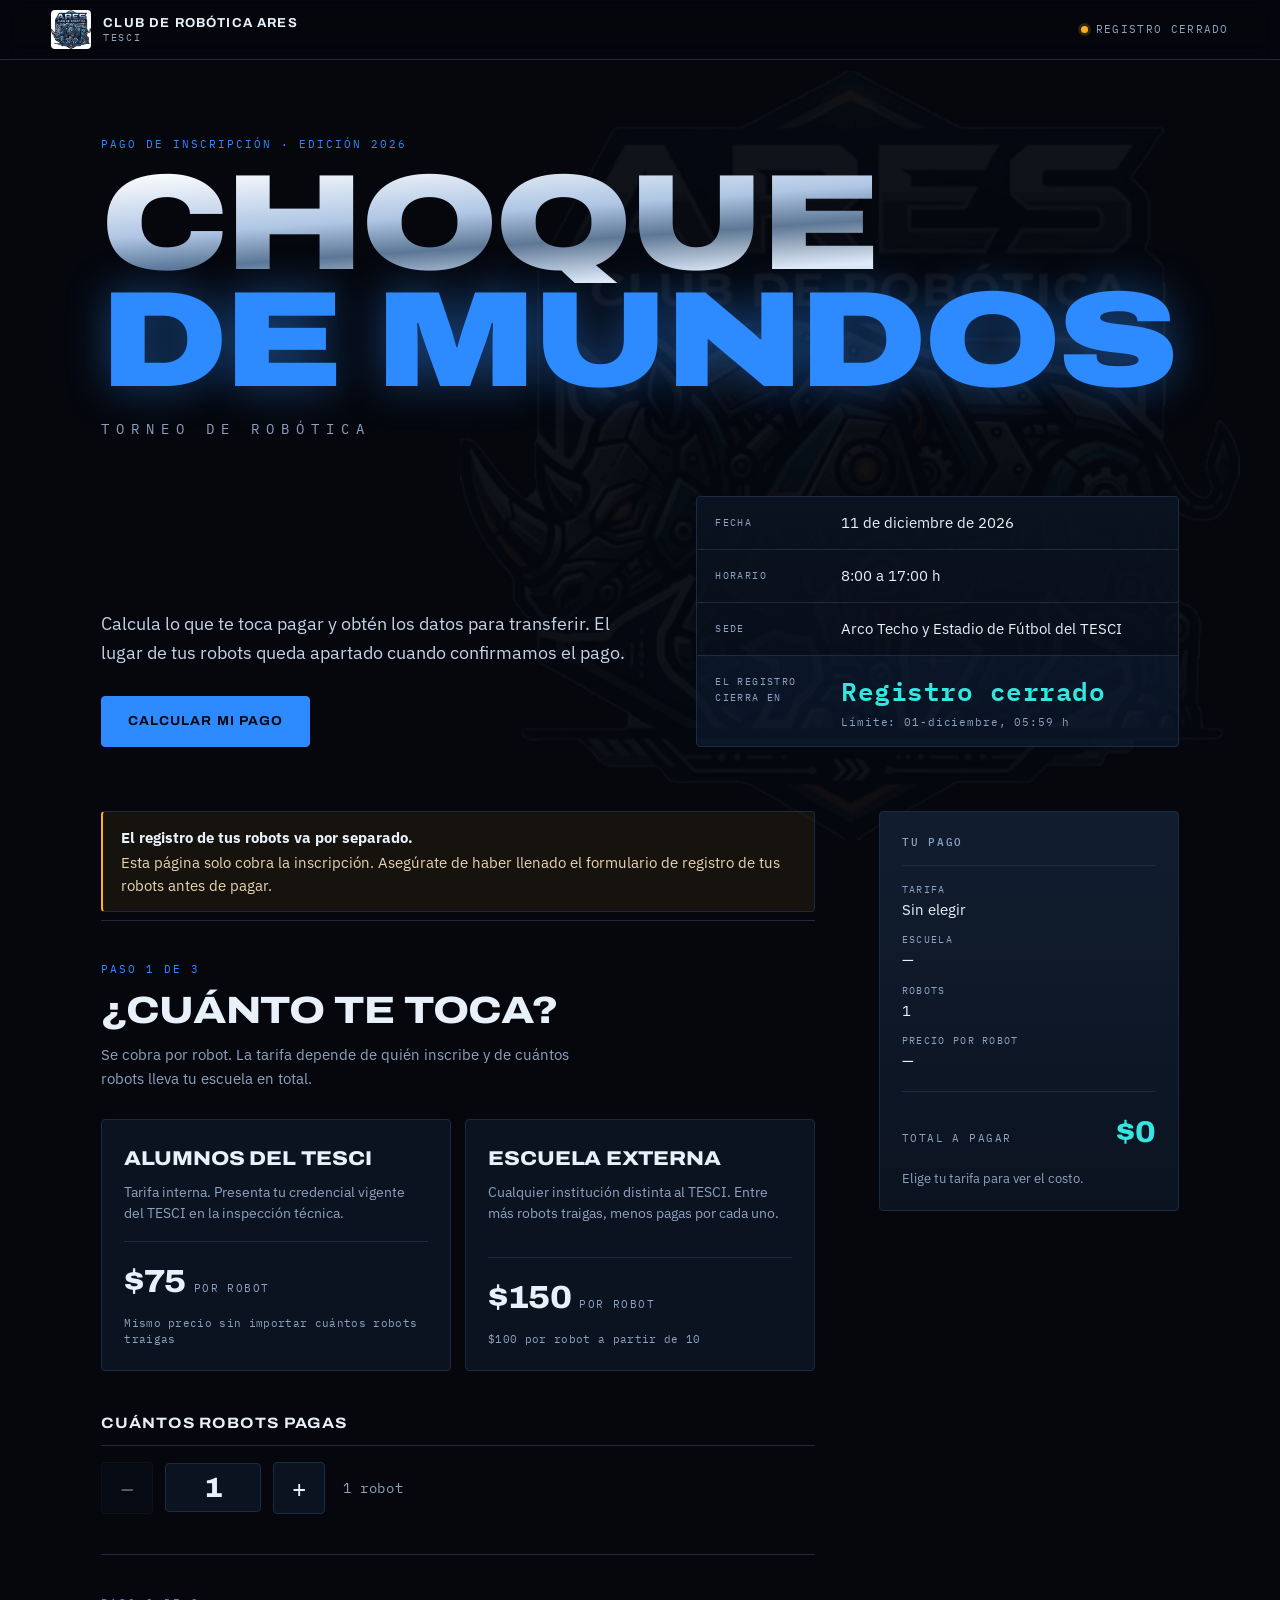
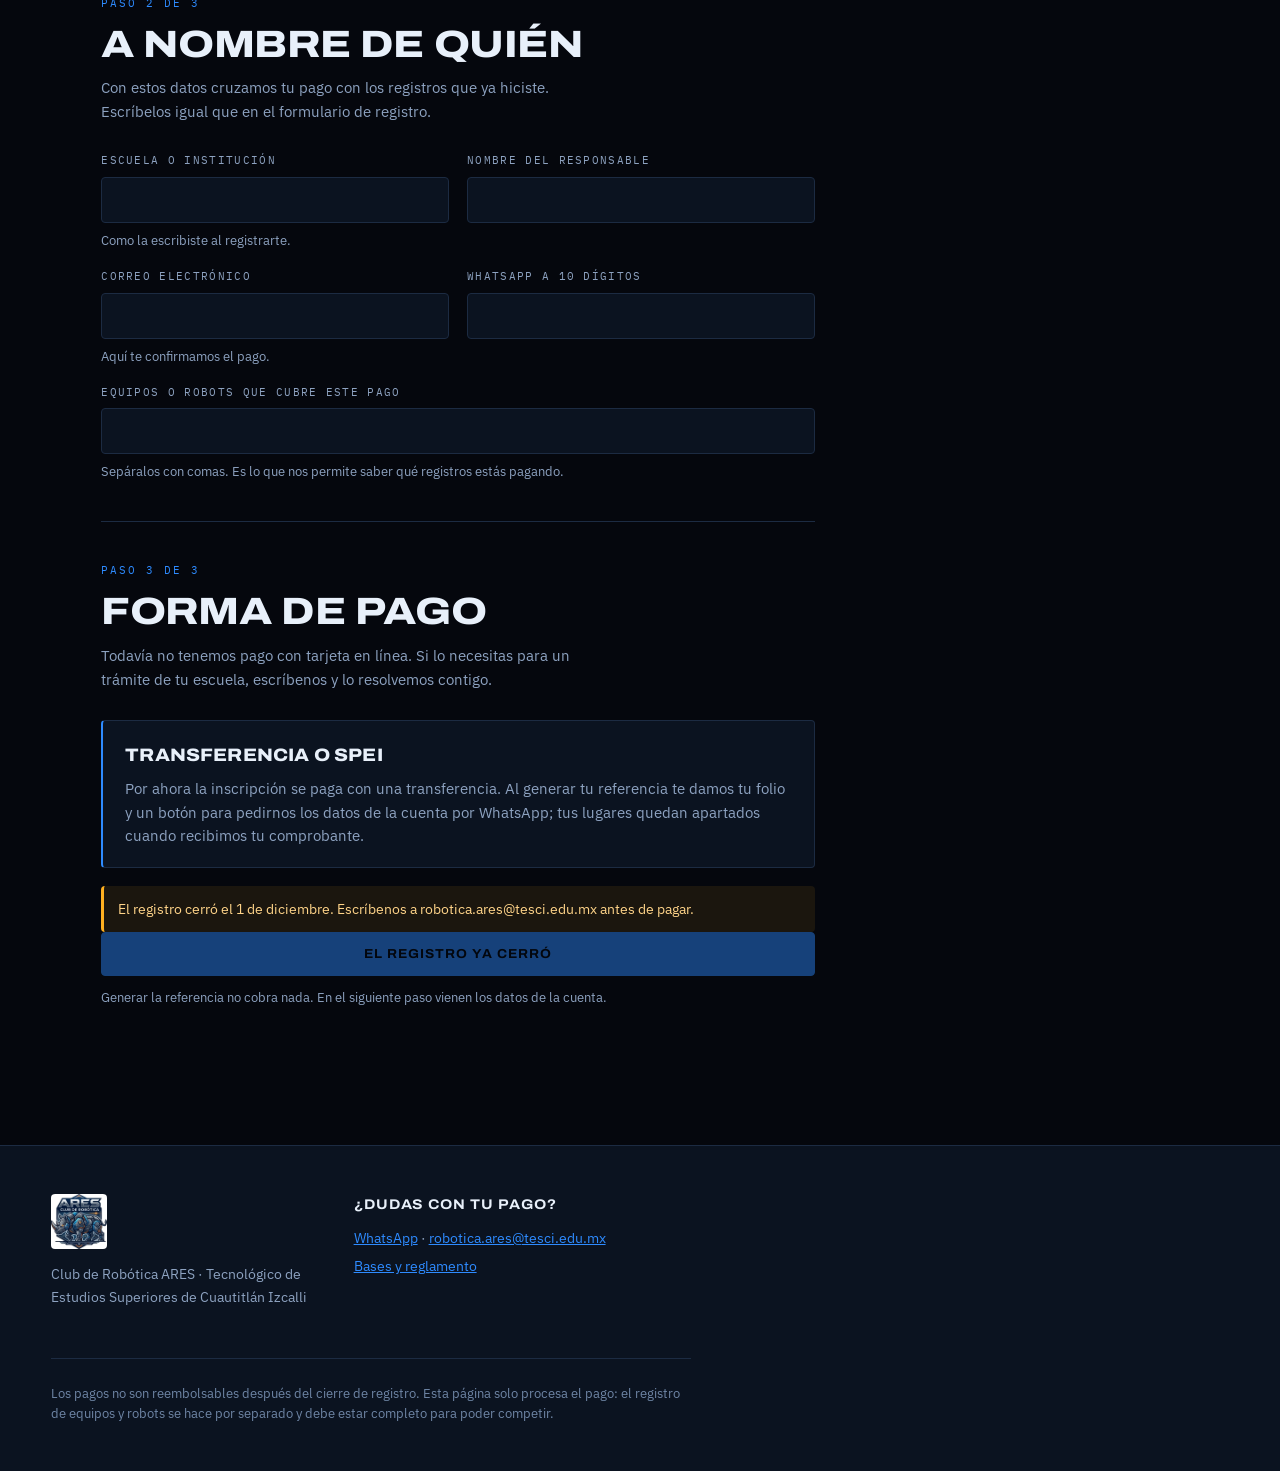
==== commit bc136c23: "Subida del comprobante desde la web La escuela sube la foto o captura de su transferencia desde la p" ====
--- a/index.html
+++ b/index.html
@@ -274,8 +274,33 @@
       </ol>
     </div>
 
+    <!-- Subir el comprobante -->
+    <section class="comprobante" id="comprobante">
+      <h3 class="ruta__titulo">Sube tu comprobante</h3>
+      <p class="ruta__texto">
+        Cuando hayas transferido, sube aquí la foto o captura. Es lo que nos
+        permite confirmarte: sin comprobante el lugar se libera.
+      </p>
+
+      <label class="soltar" id="soltar" for="archivo">
+        <input type="file" id="archivo" accept="image/jpeg,image/png,image/webp,application/pdf" hidden>
+        <span class="soltar__icono" aria-hidden="true">↑</span>
+        <span class="soltar__texto" id="soltar-texto">
+          Toca para elegir la foto, o arrástrala aquí
+        </span>
+        <span class="soltar__formatos">JPG, PNG, WEBP o PDF · hasta 8 MB</span>
+      </label>
+
+      <img class="vista-previa" id="vista-previa" alt="Vista previa de tu comprobante" hidden>
+
+      <button class="boton boton--primario boton--ancho" type="button" id="enviar-comprobante" disabled>
+        Enviar comprobante
+      </button>
+      <p class="estado-subida" id="estado-subida" hidden></p>
+    </section>
+
     <div class="ficha__acciones">
-      <a class="boton boton--primario" id="enviar-whatsapp" href="#" target="_blank" rel="noopener">Enviar comprobante por WhatsApp</a>
+      <a class="boton boton--fantasma" id="enviar-whatsapp" href="#" target="_blank" rel="noopener">Mandarlo por WhatsApp</a>
       <a class="boton boton--fantasma" id="enviar-correo" href="#">Enviarlo por correo</a>
       <button class="boton boton--fantasma" type="button" id="descargar-ficha">Descargar ficha</button>
       <button class="boton boton--texto" type="button" id="volver">Corregir mis datos</button>
--- a/css/estilos.css
+++ b/css/estilos.css
@@ -714,6 +714,65 @@
   padding-top: 28px; border-top: var(--borde);
 }
 
+/* ── subir el comprobante ──────────────────────────────────── */
+
+.comprobante { margin-bottom: 36px; }
+
+.soltar {
+  display: flex; flex-direction: column; align-items: center; gap: 8px;
+  padding: 32px 24px;
+  border: 1px dashed var(--linea-viva);
+  border-radius: var(--radio);
+  background: var(--panel);
+  cursor: pointer; text-align: center;
+  transition: border-color .18s, background-color .18s;
+}
+.soltar:hover, .soltar--encima {
+  border-color: var(--azul);
+  background: rgba(46, 139, 255, .07);
+}
+.soltar--listo { border-style: solid; border-color: var(--cian); }
+
+.soltar__icono {
+  font-family: var(--mono); font-size: 22px; line-height: 1;
+  color: var(--azul);
+  width: 44px; height: 44px; border-radius: 50%;
+  border: 1px solid var(--linea-viva);
+  display: grid; place-items: center;
+}
+.soltar--listo .soltar__icono { color: var(--cian); border-color: var(--cian); }
+.soltar__texto { font-size: 15px; color: var(--hueso); }
+.soltar__formatos {
+  font-family: var(--mono); font-size: 11px;
+  letter-spacing: .08em; color: var(--niebla);
+}
+
+.vista-previa {
+  margin-top: 14px;
+  max-height: 320px; width: auto;
+  border: var(--borde); border-radius: var(--radio);
+}
+
+.comprobante .boton { margin-top: 16px; }
+
+.estado-subida {
+  margin: 14px 0 0; padding: 12px 14px;
+  border-radius: var(--radio); font-size: 14px;
+  border-left: 3px solid var(--azul);
+  background: rgba(46, 139, 255, .09);
+  color: #BBD6FF;
+}
+.estado-subida--bien {
+  border-left-color: var(--cian);
+  background: rgba(53, 230, 224, .09);
+  color: #A7F0ED;
+}
+.estado-subida--mal {
+  border-left-color: var(--ambar);
+  background: rgba(255, 176, 32, .09);
+  color: #FFD489;
+}
+
 /* ── pedir los datos bancarios (sin HTTPS no se publican) ──── */
 
 .pedir-datos {
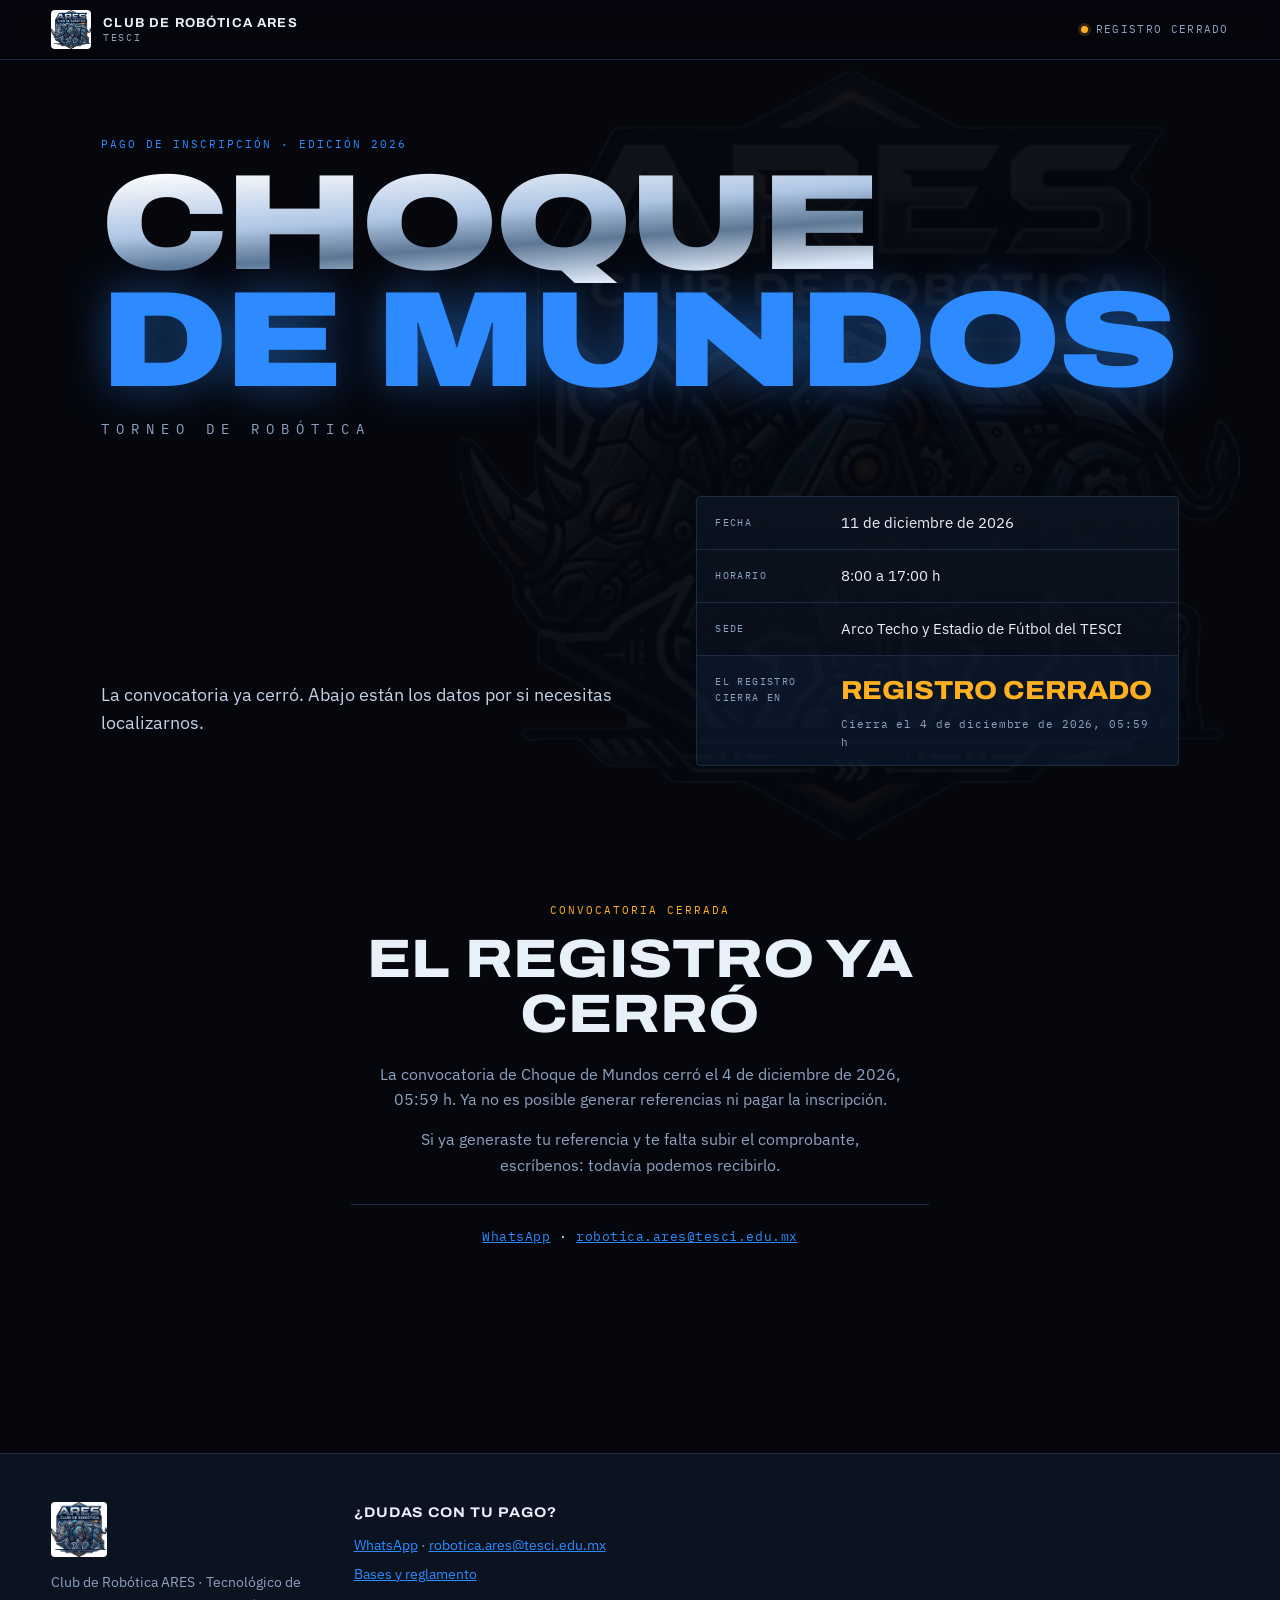
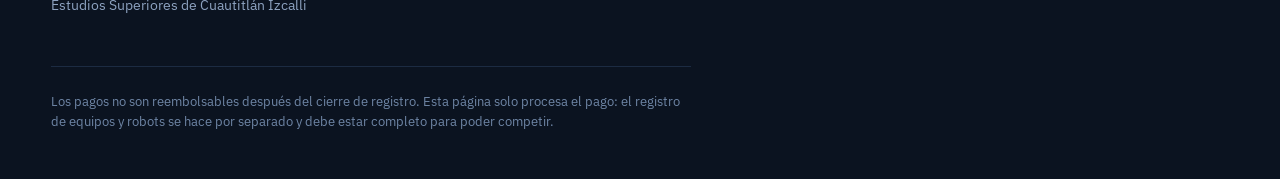
==== commit 2688f356: "Cierre el 3 de diciembre, cuenta regresiva y comprobante solo por la página - WhatsApp: 56 4815 1705" ====
--- a/index.html
+++ b/index.html
@@ -48,7 +48,7 @@
           Calcula lo que te toca pagar y obtén los datos para transferir.
           El lugar de tus robots queda apartado cuando confirmamos el pago.
         </p>
-        <a class="boton boton--primario" href="#pago">Calcular mi pago</a>
+        <a class="boton boton--primario" href="#pago" id="ir-al-pago">Calcular mi pago</a>
       </div>
 
       <dl class="ficha-evento">
@@ -63,11 +63,38 @@
         </div>
         <div class="ficha-evento__fila ficha-evento__fila--reloj">
           <dt>El registro cierra en</dt>
-          <dd><span class="reloj" id="reloj" role="timer" aria-live="off">—</span>
-              <span class="reloj__limite" id="reloj-limite"></span></dd>
+          <dd>
+            <p class="cuenta__fin" id="cuenta-fin" hidden>Registro cerrado</p>
+            <div class="cuenta" id="cuenta-regresiva" role="timer" aria-live="off">
+              <span class="cuenta__bloque" id="bloque-meses" hidden>
+                <strong id="c-meses">0</strong><em>meses</em>
+              </span>
+              <span class="cuenta__bloque"><strong id="c-dias">0</strong><em>días</em></span>
+              <span class="cuenta__bloque"><strong id="c-horas">00</strong><em>horas</em></span>
+              <span class="cuenta__bloque"><strong id="c-minutos">00</strong><em>min</em></span>
+              <span class="cuenta__bloque"><strong id="c-segundos">00</strong><em>seg</em></span>
+            </div>
+            <span class="reloj__limite" id="reloj-limite"></span>
+          </dd>
         </div>
       </dl>
     </div>
+  </section>
+
+  <!-- ░░ REGISTRO CERRADO ░░ -->
+  <section class="cerrado" id="cerrado" hidden tabindex="-1">
+    <p class="epigrafe">Convocatoria cerrada</p>
+    <h2 class="cerrado__titulo">El registro ya cerró</h2>
+    <p class="cerrado__texto" id="cerrado-texto"></p>
+    <p class="cerrado__texto">
+      Si ya generaste tu referencia y te falta subir el comprobante,
+      escríbenos: todavía podemos recibirlo.
+    </p>
+    <p class="cerrado__contacto">
+      <a id="cerrado-whatsapp" href="#" target="_blank" rel="noopener">WhatsApp</a>
+      ·
+      <a id="cerrado-correo" href="#">Correo</a>
+    </p>
   </section>
 
   <!-- ░░ PAGO ░░ -->
@@ -246,7 +273,7 @@
       <ol class="instrucciones" id="instrucciones-pasarela">
         <li>La liga ya trae tu monto exacto: <strong id="pasarela-total"></strong>. No tienes que escribir nada.</li>
         <li>Paga con tarjeta, SPEI o en efectivo en OXXO.</li>
-        <li>Mándanos el comprobante con tu folio <strong id="pasarela-folio"></strong> por WhatsApp. Sin eso no podemos saber qué pago es tuyo.</li>
+        <li>Sube el comprobante aquí mismo, en el recuadro de abajo. Tu folio <strong id="pasarela-folio"></strong> ya queda ligado.</li>
         <li>Te confirmamos dentro de las siguientes 24 horas.</li>
       </ol>
     </div>
@@ -270,7 +297,7 @@
       <ol class="instrucciones">
         <li>Transfiere el monto exacto: <strong id="transferencia-monto"></strong>.</li>
         <li>Usa <strong id="transferencia-folio"></strong> como concepto o referencia.</li>
-        <li>Envíanos el comprobante por WhatsApp o correo. Tienes <strong id="transferencia-plazo"></strong> antes de que los lugares se liberen.</li>
+        <li>Sube tu comprobante aquí mismo. Tienes <strong id="transferencia-plazo"></strong> antes de que los lugares se liberen.</li>
       </ol>
     </div>
 
@@ -278,8 +305,9 @@
     <section class="comprobante" id="comprobante">
       <h3 class="ruta__titulo">Sube tu comprobante</h3>
       <p class="ruta__texto">
-        Cuando hayas transferido, sube aquí la foto o captura. Es lo que nos
-        permite confirmarte: sin comprobante el lugar se libera.
+        Cuando hayas transferido, sube aquí la foto o captura. Es la única
+        forma de entregarlo y lo que nos permite confirmarte: sin comprobante
+        el lugar se libera.
       </p>
 
       <label class="soltar" id="soltar" for="archivo">
@@ -300,8 +328,6 @@
     </section>
 
     <div class="ficha__acciones">
-      <a class="boton boton--fantasma" id="enviar-whatsapp" href="#" target="_blank" rel="noopener">Mandarlo por WhatsApp</a>
-      <a class="boton boton--fantasma" id="enviar-correo" href="#">Enviarlo por correo</a>
       <button class="boton boton--fantasma" type="button" id="descargar-ficha">Descargar ficha</button>
       <button class="boton boton--texto" type="button" id="volver">Corregir mis datos</button>
     </div>
--- a/css/estilos.css
+++ b/css/estilos.css
@@ -257,15 +257,34 @@
 .ficha-evento dd { margin: 0; font-size: 15px; }
 
 .ficha-evento__fila--reloj { background: rgba(46, 139, 255, .06); }
-.reloj {
-  display: block;
+
+.cuenta__fin {
+  margin: 0 0 4px;
+  font-family: var(--display);
+  font-variation-settings: 'wdth' 110, 'wght' 800;
+  font-size: clamp(20px, 2.4vw, 26px);
+  text-transform: uppercase;
+  color: var(--ambar);
+}
+
+.cuenta {
+  display: flex; flex-wrap: wrap; gap: 14px;
+  margin-bottom: 6px;
+}
+.cuenta__bloque { display: flex; flex-direction: column; align-items: flex-start; }
+.cuenta__bloque strong {
   font-family: var(--mono);
   font-variant-numeric: tabular-nums;
-  font-size: clamp(18px, 2.4vw, 26px);
-  font-weight: 600;
-  letter-spacing: .02em;
+  font-size: clamp(22px, 2.6vw, 30px);
+  font-weight: 600; line-height: 1;
   color: var(--cian);
 }
+.cuenta__bloque em {
+  font-family: var(--mono); font-style: normal;
+  font-size: 9.5px; letter-spacing: .14em; text-transform: uppercase;
+  color: var(--niebla); margin-top: 5px;
+}
+
 .reloj__limite {
   display: block;
   font-family: var(--mono);
@@ -273,6 +292,34 @@
   letter-spacing: .08em;
   color: var(--niebla);
   margin-top: 2px;
+}
+
+/* ── registro cerrado ──────────────────────────────────────── */
+
+.cerrado {
+  max-width: 680px;
+  margin: 0 auto;
+  padding: clamp(40px, 7vw, 72px) max(20px, 4vw) clamp(56px, 9vw, 96px);
+  text-align: center;
+}
+.cerrado:focus { outline: none; }
+.cerrado .epigrafe { color: var(--ambar); }
+.cerrado__titulo {
+  font-family: var(--display);
+  font-variation-settings: 'wdth' 118, 'wght' 800;
+  font-size: clamp(30px, 6vw, 54px);
+  line-height: 1.02; text-transform: uppercase;
+  margin: 0 0 20px;
+}
+.cerrado__texto {
+  font-size: 16px; color: var(--niebla);
+  margin: 0 auto 14px; max-width: 52ch;
+}
+.cerrado__contacto {
+  margin-top: 26px; padding-top: 22px;
+  border-top: var(--borde);
+  font-family: var(--mono); font-size: 13px;
+  letter-spacing: .04em;
 }
 
 /* ── botones ───────────────────────────────────────────────── */
@@ -839,8 +886,10 @@
 }
 
 @media (max-width: 620px) {
-  /* el reloj grande de la portada ya da el estado; la barra se queda con la marca */
+  /* el contador de la portada ya da el estado; la barra se queda con la marca */
   .barra__estado { display: none; }
+  .cuenta { gap: 10px; }
+  .cuenta__bloque strong { font-size: 20px; }
   .ficha-evento__fila { grid-template-columns: 92px minmax(0, 1fr); }
 }
 
@@ -869,8 +918,7 @@
   body { background: #fff; color: #000; }
   .barra, .portada, .lienzo, .pie, .ficha__acciones, .saltar { display: none !important; }
   .ficha { max-width: none; padding: 0; }
-  .ficha__titulo span, .reloj { color: #000; }
-  .ficha__datos, .banco { border: 1px solid #999; background: #fff; }
+  .ficha__titulo span,   .ficha__datos, .banco { border: 1px solid #999; background: #fff; }
   .ficha__datos dd, .banco dd, .instrucciones { color: #000; }
   .copiar { display: none; }
 }
